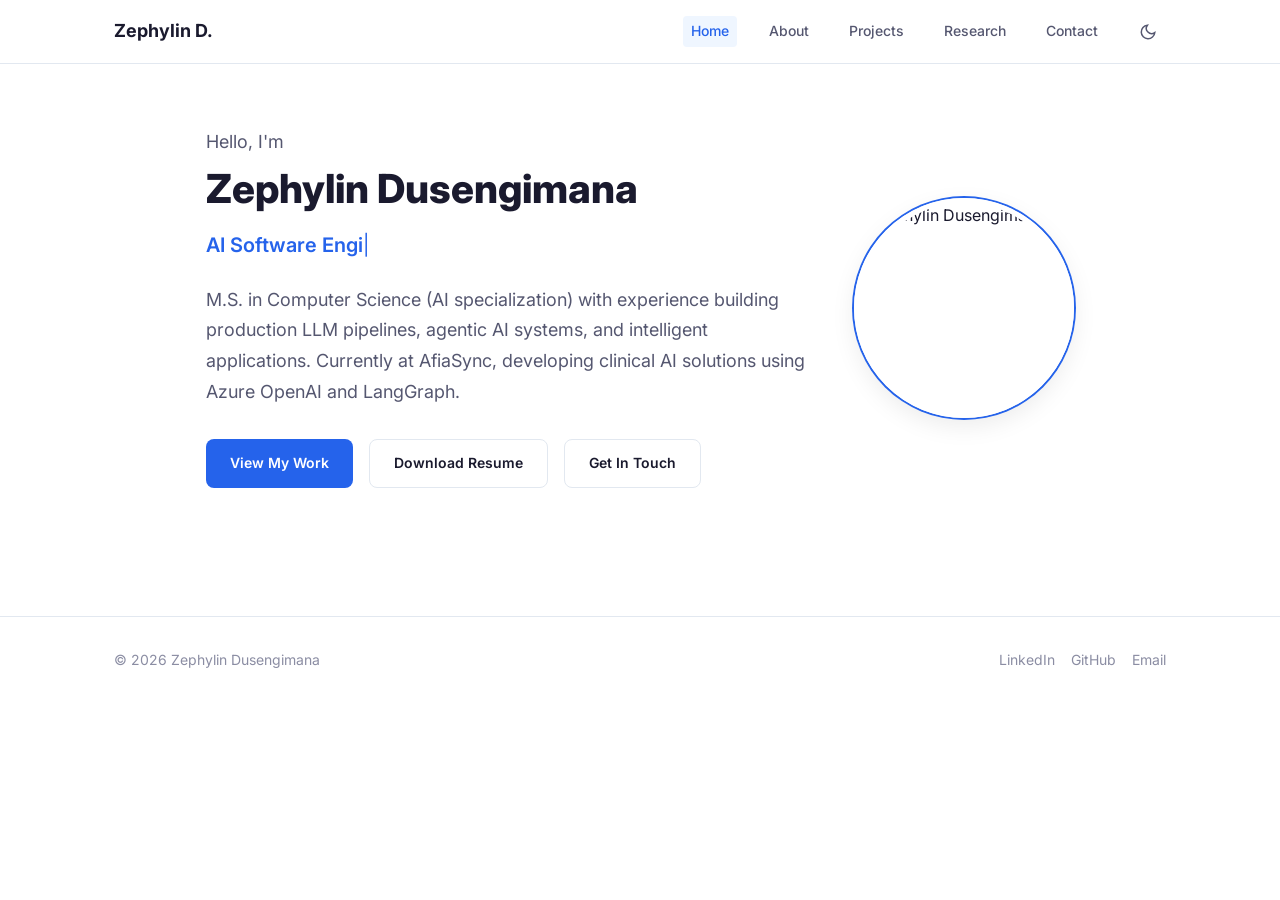
==== index.html @ 5d60e922 "Add typewriter effect for rotating role titles on hero section" ====
<!DOCTYPE html>
<html lang="en">
<head>
  <meta charset="UTF-8">
  <meta name="viewport" content="width=device-width, initial-scale=1.0">
  <title>Zephylin Dusengimana — AI Software Engineer</title>
  <meta name="description" content="Zephylin Dusengimana is an AI Software Engineer with an M.S. in Computer Science (AI specialization). Building production AI systems, LLM pipelines, and intelligent applications.">
  <meta name="author" content="Zephylin Dusengimana">

  <!-- Open Graph (for social media sharing previews) -->
  <meta property="og:title" content="Zephylin Dusengimana — AI Software Engineer">
  <meta property="og:description" content="AI Software Engineer with an M.S. in Computer Science from Oklahoma Christian University. Specializing in LLM systems, agentic AI, and production ML pipelines.">
  <meta property="og:type" content="website">
  <meta property="og:url" content="https://zephylindusengimana.com">

  <!-- Favicon -->
  <link rel="icon" href="./assets/images/logo.ico" type="image/x-icon">

  <!-- Google Fonts (Inter) -->
  <link rel="preconnect" href="https://fonts.googleapis.com">
  <link rel="preconnect" href="https://fonts.gstatic.com" crossorigin>
  <link href="https://fonts.googleapis.com/css2?family=Inter:wght@400;500;600;700;800&display=swap" rel="stylesheet">

  <!-- Our CSS -->
  <link rel="stylesheet" href="./assets/css/style.css">
</head>
<body>
  <!-- Navigation (injected by JavaScript) -->
  <div id="nav-placeholder"></div>

  <!-- Hero Section -->
  <section class="hero">
    <div class="container">
      <div class="hero-inner">
        <div class="hero-content">
          <p class="hero-greeting">Hello, I'm</p>
          <h1 class="hero-name">Zephylin Dusengimana</h1>
          <p class="hero-title"><span id="typed-role"></span><span class="typed-cursor">|</span></p>
          <p class="hero-description">
            M.S. in Computer Science (AI specialization) with experience building production 
            LLM pipelines, agentic AI systems, and intelligent applications. Currently at 
            AfiaSync, developing clinical AI solutions using Azure OpenAI and LangGraph.
          </p>
          <div class="hero-buttons">
            <a href="projects.html" class="btn btn-primary">View My Work</a>
            <a href="./assets/docs/Zephylin_Dusengimana_Resume.pdf" class="btn btn-outline" target="_blank" rel="noopener noreferrer">Download Resume</a>
            <a href="contact.html" class="btn btn-outline">Get In Touch</a>
          </div>
        </div>
        <div class="hero-image">
          <img src="./assets/images/my-avatar.JPG" alt="Zephylin Dusengimana" width="220" height="220">
        </div>
      </div>
    </div>
  </section>

  <!-- Footer (injected by JavaScript) -->
  <div id="footer-placeholder"></div>

  <!-- JavaScript -->
  <script src="./assets/js/main.js"></script>
  <script>
    // Tell main.js which page this is (for active nav highlighting)
    initPage('home');
  </script>
</body>
</html>
---- assets/css/style.css ----
/*
 * Portfolio Stylesheet — Zephylin Dusengimana
 * Clean, professional, minimal design
 * Light theme default with dark mode toggle
 *
 * HOW CSS WORKS (for learning):
 * - Each "rule" has a SELECTOR (what to style) and DECLARATIONS (how to style it)
 * - Example: .btn { color: blue; } means "elements with class 'btn' get blue text"
 * - Classes start with a dot (.), IDs start with # (we mostly use classes)
 * - CSS reads top-to-bottom; later rules override earlier ones if they target the same thing
 */

/* ============================================
   CSS VARIABLES (Custom Properties)
   ============================================
   Think of these as "named colors/sizes" you define once 
   and reuse throughout the file. If you want to change 
   the primary color, you change it in ONE place here.
   
   Usage: var(--color-primary) anywhere in the file
*/

:root {
  /* Colors — Light Theme (default) */
  --color-bg: #ffffff;
  --color-bg-alt: #f8f9fa;
  --color-bg-card: #ffffff;
  --color-text: #1a1a2e;
  --color-text-secondary: #555770;
  --color-text-muted: #8b8da3;
  --color-primary: #2563eb;
  --color-primary-hover: #1d4ed8;
  --color-border: #e2e8f0;
  --color-border-light: #f1f5f9;
  --color-shadow: rgba(0, 0, 0, 0.08);
  --color-tag-bg: #eff6ff;
  --color-tag-text: #1e40af;

  /* Typography — font families */
  --font-main: 'Inter', -apple-system, BlinkMacSystemFont, 'Segoe UI', sans-serif;
  --font-mono: 'JetBrains Mono', 'Fira Code', monospace;

  /* Font Sizes — rem = relative to root (16px by default) */
  --text-xs: 0.75rem;    /* 12px */
  --text-sm: 0.875rem;   /* 14px */
  --text-base: 1rem;     /* 16px */
  --text-lg: 1.125rem;   /* 18px */
  --text-xl: 1.25rem;    /* 20px */
  --text-2xl: 1.5rem;    /* 24px */
  --text-3xl: 2rem;      /* 32px */
  --text-4xl: 2.5rem;    /* 40px */

  /* Spacing — consistent gaps/padding */
  --space-xs: 0.25rem;
  --space-sm: 0.5rem;
  --space-md: 1rem;
  --space-lg: 1.5rem;
  --space-xl: 2rem;
  --space-2xl: 3rem;
  --space-3xl: 4rem;

  /* Border Radius (rounded corners) */
  --radius-sm: 4px;
  --radius-md: 8px;
  --radius-lg: 12px;
  --radius-full: 9999px;  /* Makes a circle if width=height */

  /* Transitions (speed of hover/color animations) */
  --transition: 0.2s ease;

  /* Layout constraints */
  --max-width: 1100px;
  --nav-height: 64px;
}

/* Dark Theme — activated when JavaScript adds data-theme="dark" to <html> */
[data-theme="dark"] {
  --color-bg: #0f172a;
  --color-bg-alt: #1e293b;
  --color-bg-card: #1e293b;
  --color-text: #f1f5f9;
  --color-text-secondary: #94a3b8;
  --color-text-muted: #64748b;
  --color-primary: #3b82f6;
  --color-primary-hover: #60a5fa;
  --color-border: #334155;
  --color-border-light: #1e293b;
  --color-shadow: rgba(0, 0, 0, 0.3);
  --color-tag-bg: #1e3a5f;
  --color-tag-text: #93c5fd;
}

/* ============================================
   RESET & BASE STYLES
   ============================================
   Browsers add their own default styles. We reset
   them so everything starts clean and predictable.
*/

*, *::before, *::after {
  margin: 0;
  padding: 0;
  box-sizing: border-box;
}

html {
  scroll-behavior: smooth;
}

body {
  font-family: var(--font-main);
  font-size: var(--text-base);
  line-height: 1.6;
  color: var(--color-text);
  background-color: var(--color-bg);
  transition: background-color var(--transition), color var(--transition);
  -webkit-font-smoothing: antialiased;
}

a {
  color: var(--color-primary);
  text-decoration: none;
  transition: color var(--transition);
}

a:hover {
  color: var(--color-primary-hover);
}

img {
  max-width: 100%;
  height: auto;
  display: block;
}

ul, ol {
  list-style: none;
}

button {
  cursor: pointer;
  border: none;
  background: none;
  font-family: inherit;
  font-size: inherit;
}

/* ============================================
   LAYOUT UTILITIES
   ============================================
   .container = centers content with a max width
   .section = adds vertical spacing between sections
*/

.container {
  max-width: var(--max-width);
  margin: 0 auto;            /* auto left/right margin = centered */
  padding: 0 var(--space-lg);
}

.section {
  padding: var(--space-3xl) 0;
}

/* Page background — gives cards contrast against the page */
.page-alt-bg {
  background: var(--color-bg-alt);
  min-height: calc(100vh - var(--nav-height));
}

.section-title {
  font-size: var(--text-3xl);
  font-weight: 700;
  margin-bottom: var(--space-xl);
  color: var(--color-text);
}

.section-subtitle {
  font-size: var(--text-lg);
  color: var(--color-text-secondary);
  margin-bottom: var(--space-2xl);
  max-width: 700px;
}

/* ============================================
   NAVIGATION BAR
   ============================================
   "position: fixed" means it stays at the top
   even when you scroll. Flexbox spaces items.
*/

.navbar {
  position: fixed;
  top: 0;
  left: 0;
  right: 0;
  height: var(--nav-height);
  background: var(--color-bg);
  border-bottom: 1px solid var(--color-border);
  z-index: 1000;
  transition: background-color var(--transition), border-color var(--transition);
}

.navbar .container {
  display: flex;            /* Flexbox: items in a row */
  align-items: center;     /* Vertically centered */
  justify-content: space-between;  /* Push items to edges */
  height: 100%;
}

.nav-brand {
  font-size: var(--text-lg);
  font-weight: 700;
  color: var(--color-text);
  text-decoration: none;
}

.nav-brand:hover {
  color: var(--color-primary);
}

.nav-links {
  display: flex;
  align-items: center;
  gap: var(--space-lg);    /* gap = space between flex items */
}

.nav-links a {
  font-size: var(--text-sm);
  font-weight: 500;
  color: var(--color-text-secondary);
  text-decoration: none;
  padding: var(--space-xs) var(--space-sm);
  border-radius: var(--radius-sm);
  transition: color var(--transition), background-color var(--transition);
}

.nav-links a:hover,
.nav-links a.active {
  color: var(--color-primary);
}

.nav-links a.active {
  background: var(--color-tag-bg);
}

/* Theme toggle button */
.theme-toggle {
  display: flex;
  align-items: center;
  justify-content: center;
  width: 36px;
  height: 36px;
  border-radius: var(--radius-full);
  color: var(--color-text-secondary);
  transition: background-color var(--transition), color var(--transition);
}

.theme-toggle:hover {
  background: var(--color-bg-alt);
  color: var(--color-primary);
}

/* Mobile menu button — hidden on desktop, shown on mobile */
.nav-mobile-btn {
  display: none;
  flex-direction: column;
  gap: 5px;
  padding: var(--space-sm);
}

.nav-mobile-btn span {
  display: block;
  width: 22px;
  height: 2px;
  background: var(--color-text);
  border-radius: 2px;
  transition: transform var(--transition), opacity var(--transition);
}

/* ============================================
   HERO SECTION (Home page)
   ============================================
*/

.hero {
  display: flex;
  align-items: center;
  padding-top: calc(var(--nav-height) + var(--space-3xl));
  padding-bottom: var(--space-3xl);
}

.hero-inner {
  display: flex;
  align-items: center;
  justify-content: space-between;
  gap: var(--space-2xl);
  width: 100%;
}

.hero-content {
  max-width: 600px;
  flex: 1;
}

.hero-image {
  flex-shrink: 0;
}

.hero-image img {
  width: 220px;
  height: 220px;
  border-radius: var(--radius-full);
  object-fit: cover;
  object-position: top center;
  border: 5px solid var(--color-bg);
  box-shadow: 0 0 0 2px var(--color-primary), 0 8px 24px var(--color-shadow);
}

.hero-greeting {
  font-size: var(--text-lg);
  color: var(--color-text-secondary);
  margin-bottom: var(--space-sm);
}

.hero-name {
  font-size: var(--text-4xl);
  font-weight: 800;
  line-height: 1.2;
  margin-bottom: var(--space-md);
}

.hero-title {
  font-size: var(--text-xl);
  color: var(--color-primary);
  font-weight: 600;
  margin-bottom: var(--space-lg);
  min-height: 1.6em;
}

.typed-cursor {
  animation: blink 0.7s step-end infinite;
  font-weight: 400;
}

@keyframes blink {
  50% { opacity: 0; }
}

.hero-description {
  font-size: var(--text-lg);
  color: var(--color-text-secondary);
  line-height: 1.7;
  margin-bottom: var(--space-xl);
}

.hero-buttons {
  display: flex;
  gap: var(--space-md);
  flex-wrap: wrap;
}

/* ============================================
   BUTTONS
   ============================================
*/

.btn {
  display: inline-flex;
  align-items: center;
  gap: var(--space-sm);
  padding: 0.75rem 1.5rem;
  font-size: var(--text-sm);
  font-weight: 600;
  border-radius: var(--radius-md);
  transition: all var(--transition);
  text-decoration: none;
}

.btn-primary {
  background: var(--color-primary);
  color: #ffffff;
}

.btn-primary:hover {
  background: var(--color-primary-hover);
  color: #ffffff;
  transform: translateY(-1px);
}

.btn-outline {
  border: 1.5px solid var(--color-border);
  color: var(--color-text);
  background: transparent;
}

.btn-outline:hover {
  border-color: var(--color-primary);
  color: var(--color-primary);
  transform: translateY(-1px);
}

/* ============================================
   ABOUT PAGE
   ============================================
*/

.about-intro {
  font-size: var(--text-lg);
  color: var(--color-text-secondary);
  line-height: 1.8;
  margin-bottom: var(--space-2xl);
  max-width: 800px;
}

/* Timeline (Education & Experience) */
.timeline {
  position: relative;
  padding-left: var(--space-xl);
}

.timeline::before {
  content: '';
  position: absolute;
  left: 0;
  top: 0;
  bottom: 0;
  width: 2px;
  background: var(--color-border);
}

.timeline-item {
  position: relative;
  padding-bottom: var(--space-2xl);
}

.timeline-item:last-child {
  padding-bottom: 0;
}

.timeline-item::before {
  content: '';
  position: absolute;
  left: calc(-1 * var(--space-xl) - 4px);
  top: 6px;
  width: 10px;
  height: 10px;
  border-radius: var(--radius-full);
  background: var(--color-primary);
  border: 2px solid var(--color-bg);
}

.timeline-date {
  font-size: var(--text-sm);
  color: var(--color-text-muted);
  margin-bottom: var(--space-xs);
}

.timeline-title {
  font-size: var(--text-xl);
  font-weight: 700;
  margin-bottom: var(--space-xs);
}

.timeline-company {
  font-size: var(--text-base);
  color: var(--color-primary);
  font-weight: 500;
  margin-bottom: var(--space-sm);
}

.timeline-description {
  color: var(--color-text-secondary);
  line-height: 1.7;
  margin-left: var(--space-md);   /* Indent the whole bullet block */
  margin-top: var(--space-sm);
}

.timeline-description li {
  margin-bottom: var(--space-sm);
  padding-left: var(--space-lg);  /* More space for the bullet marker */
  position: relative;
}

.timeline-description li::before {
  content: '•';
  position: absolute;
  left: var(--space-xs);
  color: var(--color-primary);
  font-weight: 700;
}

/* Skills Grid */
.skills-section {
  margin-top: var(--space-2xl);
}

.skills-grid {
  display: grid;
  grid-template-columns: repeat(auto-fit, minmax(250px, 1fr));
  gap: var(--space-lg);
}

.skill-category {
  background: var(--color-bg-card);
  border: 1px solid var(--color-border);
  border-radius: var(--radius-lg);
  padding: var(--space-lg);
  box-shadow: 0 2px 8px var(--color-shadow);
  transition: border-color var(--transition), box-shadow var(--transition);
}

.skill-category:hover {
  border-color: var(--color-primary);
  box-shadow: 0 4px 16px var(--color-shadow);
}

.skill-category h3 {
  font-size: var(--text-base);
  font-weight: 700;
  margin-bottom: var(--space-md);
  color: var(--color-text);
}

.skill-tags {
  display: flex;
  flex-wrap: wrap;
  gap: var(--space-sm);
}

.skill-tag {
  font-size: var(--text-xs);
  padding: 0.25rem 0.75rem;
  background: var(--color-tag-bg);
  color: var(--color-tag-text);
  border-radius: var(--radius-full);
  font-weight: 500;
}

/* Awards/Certifications */
.awards-grid {
  display: grid;
  grid-template-columns: repeat(auto-fit, minmax(300px, 1fr));
  gap: var(--space-lg);
}

.award-item {
  padding: var(--space-lg);
  border: 1px solid var(--color-border);
  border-radius: var(--radius-lg);
  background: var(--color-bg-card);
  box-shadow: 0 2px 8px var(--color-shadow);
  transition: border-color var(--transition), box-shadow var(--transition);
}

.award-item:hover {
  border-color: var(--color-primary);
  box-shadow: 0 4px 16px var(--color-shadow);
}

.award-item h4 {
  font-size: var(--text-base);
  font-weight: 600;
  margin-bottom: var(--space-xs);
}

.award-item .award-meta {
  font-size: var(--text-sm);
  color: var(--color-text-muted);
  margin-bottom: var(--space-sm);
}

.award-item p {
  font-size: var(--text-sm);
  color: var(--color-text-secondary);
}

/* ============================================
   PROJECTS PAGE
   ============================================
*/

.filter-buttons {
  display: flex;
  flex-wrap: wrap;
  gap: var(--space-sm);
  margin-bottom: var(--space-xl);
}

.filter-btn {
  padding: 0.5rem 1rem;
  font-size: var(--text-sm);
  font-weight: 500;
  color: var(--color-text-secondary);
  border: 1px solid var(--color-border);
  border-radius: var(--radius-full);
  background: transparent;
  transition: all var(--transition);
}

.filter-btn:hover,
.filter-btn.active {
  background: var(--color-primary);
  color: #ffffff;
  border-color: var(--color-primary);
}

.projects-grid {
  display: grid;
  grid-template-columns: repeat(auto-fill, minmax(340px, 1fr));
  gap: var(--space-lg);
}

.project-card {
  background: var(--color-bg-card);
  border: 1px solid var(--color-border);
  border-radius: var(--radius-lg);
  padding: var(--space-lg);
  box-shadow: 0 2px 8px var(--color-shadow);
  transition: border-color var(--transition), transform var(--transition), box-shadow var(--transition);
}

.project-card:hover {
  border-color: var(--color-primary);
  transform: translateY(-3px);
  box-shadow: 0 8px 24px var(--color-shadow);
}

/* Featured project gets a colored left accent border */
.project-card:has(.project-label) {
  border-left: 3px solid var(--color-primary);
}

.project-card h3 {
  font-size: var(--text-lg);
  font-weight: 700;
  margin-bottom: var(--space-sm);
}

.project-card .project-description {
  font-size: var(--text-sm);
  color: var(--color-text-secondary);
  line-height: 1.6;
  margin-bottom: var(--space-md);
}

.project-card .project-tags {
  display: flex;
  flex-wrap: wrap;
  gap: var(--space-xs);
  margin-bottom: var(--space-md);
}

.project-card .project-tag {
  font-size: var(--text-xs);
  padding: 0.2rem 0.6rem;
  background: var(--color-tag-bg);
  color: var(--color-tag-text);
  border-radius: var(--radius-sm);
  font-weight: 500;
}

.project-card .project-links {
  display: flex;
  gap: var(--space-md);
}

.project-card .project-links a {
  font-size: var(--text-sm);
  font-weight: 500;
  display: inline-flex;
  align-items: center;
  gap: var(--space-xs);
}

.project-label {
  font-size: var(--text-xs);
  font-weight: 600;
  text-transform: uppercase;
  letter-spacing: 0.05em;
  color: var(--color-primary);
  margin-bottom: var(--space-sm);
}

/* ============================================
   RESEARCH PAGE
   ============================================
*/

.research-intro {
  font-size: var(--text-lg);
  color: var(--color-text-secondary);
  line-height: 1.8;
  margin-bottom: var(--space-2xl);
  max-width: 800px;
}

.research-interests {
  display: flex;
  flex-wrap: wrap;
  gap: var(--space-sm);
  margin-bottom: var(--space-2xl);
}

.research-interest-tag {
  padding: 0.4rem 1rem;
  background: var(--color-tag-bg);
  color: var(--color-tag-text);
  border-radius: var(--radius-full);
  font-size: var(--text-sm);
  font-weight: 500;
}

.publication-item {
  padding: var(--space-lg);
  border: 1px solid var(--color-border);
  border-radius: var(--radius-lg);
  margin-bottom: var(--space-lg);
  background: var(--color-bg-card);
  box-shadow: 0 2px 8px var(--color-shadow);
}

.publication-item h3 {
  font-size: var(--text-lg);
  font-weight: 600;
  margin-bottom: var(--space-xs);
}

.publication-item .pub-authors {
  font-size: var(--text-sm);
  color: var(--color-text-secondary);
  margin-bottom: var(--space-xs);
}

.publication-item .pub-venue {
  font-size: var(--text-sm);
  color: var(--color-text-muted);
  font-style: italic;
  margin-bottom: var(--space-sm);
}

.publication-item .pub-status {
  display: inline-block;
  font-size: var(--text-xs);
  font-weight: 600;
  padding: 0.2rem 0.6rem;
  background: var(--color-tag-bg);
  color: var(--color-tag-text);
  border-radius: var(--radius-sm);
}

/* ============================================
   CONTACT PAGE
   ============================================
*/

.contact-grid {
  display: grid;
  grid-template-columns: 1fr 1fr;
  gap: var(--space-2xl);
  align-items: start;
}

.contact-info-list {
  display: flex;
  flex-direction: column;
  gap: var(--space-lg);
}

.contact-info-item {
  display: flex;
  align-items: center;
  gap: var(--space-md);
}

.contact-info-item .icon {
  width: 44px;
  height: 44px;
  display: flex;
  align-items: center;
  justify-content: center;
  background: var(--color-bg-alt);
  border-radius: var(--radius-md);
  color: var(--color-primary);
  font-size: var(--text-xl);
  flex-shrink: 0;
}

.contact-info-item .info h4 {
  font-size: var(--text-sm);
  font-weight: 600;
  margin-bottom: 2px;
}

.contact-info-item .info p,
.contact-info-item .info a {
  font-size: var(--text-sm);
  color: var(--color-text-secondary);
}

/* Contact Form */
.contact-form {
  display: flex;
  flex-direction: column;
  gap: var(--space-md);
}

.form-group {
  display: flex;
  flex-direction: column;
  gap: var(--space-xs);
}

.form-group label {
  font-size: var(--text-sm);
  font-weight: 600;
  color: var(--color-text);
}

.form-group input,
.form-group textarea {
  padding: 0.75rem 1rem;
  font-size: var(--text-base);
  font-family: var(--font-main);
  color: var(--color-text);
  background: var(--color-bg-alt);
  border: 1px solid var(--color-border);
  border-radius: var(--radius-md);
  transition: border-color var(--transition);
  outline: none;
}

.form-group input:focus,
.form-group textarea:focus {
  border-color: var(--color-primary);
}

.form-group textarea {
  min-height: 140px;
  resize: vertical;
}

/* Honeypot field — invisible to humans, catches spam bots */
.form-honeypot {
  position: absolute;
  left: -9999px;
  opacity: 0;
  height: 0;
  width: 0;
}

.form-status {
  font-size: var(--text-sm);
  padding: var(--space-sm) var(--space-md);
  border-radius: var(--radius-md);
  display: none;
}

.form-status.success {
  display: block;
  background: #ecfdf5;
  color: #065f46;
  border: 1px solid #a7f3d0;
}

.form-status.error {
  display: block;
  background: #fef2f2;
  color: #991b1b;
  border: 1px solid #fecaca;
}

[data-theme="dark"] .form-status.success {
  background: #064e3b;
  color: #a7f3d0;
  border-color: #065f46;
}

[data-theme="dark"] .form-status.error {
  background: #450a0a;
  color: #fecaca;
  border-color: #991b1b;
}

/* Social Links */
.social-links {
  display: flex;
  gap: var(--space-md);
  margin-top: var(--space-lg);
}

.social-links a {
  display: flex;
  align-items: center;
  justify-content: center;
  width: 40px;
  height: 40px;
  border-radius: var(--radius-full);
  border: 1px solid var(--color-border);
  color: var(--color-text-secondary);
  font-size: var(--text-xl);
  transition: all var(--transition);
}

.social-links a:hover {
  border-color: var(--color-primary);
  color: var(--color-primary);
  background: var(--color-tag-bg);
}

/* ============================================
   FOOTER
   ============================================
*/

.footer {
  padding: var(--space-xl) 0;
  border-top: 1px solid var(--color-border);
  margin-top: var(--space-3xl);
}

.footer .container {
  display: flex;
  justify-content: space-between;
  align-items: center;
}

.footer-text {
  font-size: var(--text-sm);
  color: var(--color-text-muted);
}

.footer-links {
  display: flex;
  gap: var(--space-md);
}

.footer-links a {
  font-size: var(--text-sm);
  color: var(--color-text-muted);
}

.footer-links a:hover {
  color: var(--color-primary);
}

/* ============================================
   RESPONSIVE DESIGN (Media Queries)
   ============================================
   @media = "only apply these styles IF the 
   screen width matches this condition"
   
   max-width: 768px = tablets and phones
   max-width: 480px = small phones
*/

@media (max-width: 768px) {
  :root {
    --text-4xl: 2rem;
    --text-3xl: 1.75rem;
  }

  .nav-mobile-btn {
    display: flex;
  }

  .nav-links {
    position: fixed;
    top: var(--nav-height);
    left: 0;
    right: 0;
    bottom: 0;
    background: var(--color-bg);
    flex-direction: column;
    align-items: center;
    justify-content: center;
    gap: var(--space-xl);
    transform: translateX(100%);
    transition: transform 0.3s ease;
    z-index: 999;
  }

  .nav-links.open {
    transform: translateX(0);
  }

  .nav-links a {
    font-size: var(--text-lg);
  }

  .contact-grid {
    grid-template-columns: 1fr;
  }

  .projects-grid {
    grid-template-columns: 1fr;
  }

  .footer .container {
    flex-direction: column;
    gap: var(--space-md);
    text-align: center;
  }

  .hero-buttons {
    flex-direction: column;
  }

  /* Stack hero text and image vertically on mobile */
  .hero-inner {
    flex-direction: column-reverse;
    text-align: center;
  }

  .hero-image img {
    width: 160px;
    height: 160px;
  }
}

@media (max-width: 480px) {
  .container {
    padding: 0 var(--space-md);
  }

  .skills-grid {
    grid-template-columns: 1fr;
  }

  .awards-grid {
    grid-template-columns: 1fr;
  }
}
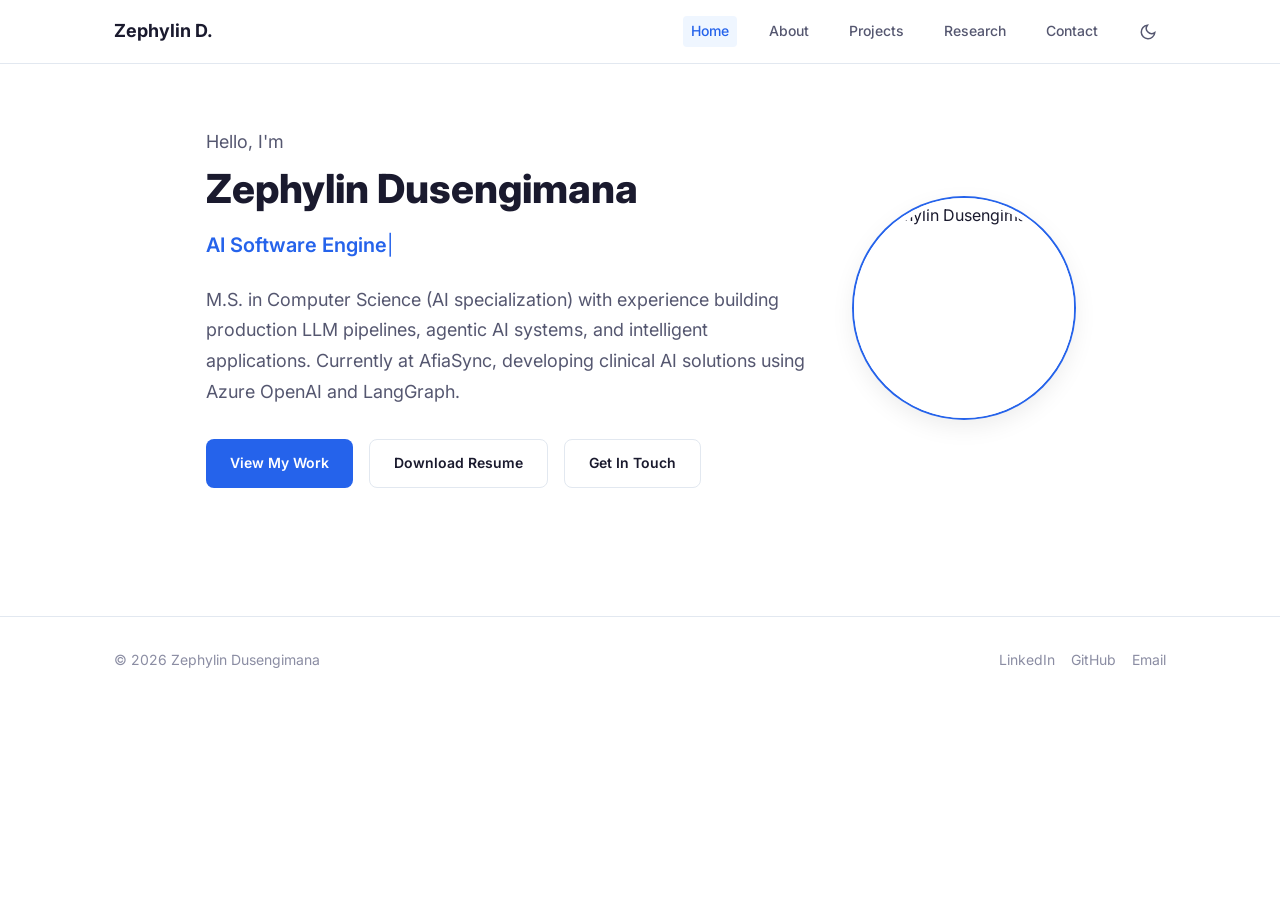
==== commit df312e38: "Fix SEO: use real github.io URL, add canonical + Person structured data" ====
--- a/index.html
+++ b/index.html
@@ -11,7 +11,32 @@
   <meta property="og:title" content="Zephylin Dusengimana — AI Software Engineer">
   <meta property="og:description" content="AI Software Engineer with an M.S. in Computer Science from Oklahoma Christian University. Specializing in LLM systems, agentic AI, and production ML pipelines.">
   <meta property="og:type" content="website">
-  <meta property="og:url" content="https://zephylindusengimana.com">
+  <meta property="og:url" content="https://zephylin.github.io/">
+  <meta property="og:image" content="https://zephylin.github.io/assets/images/my-avatar.JPG">
+
+  <!-- Canonical URL (tells Google the single official address for this page) -->
+  <link rel="canonical" href="https://zephylin.github.io/">
+
+  <!-- Structured data: helps Google connect the name "Zephylin Dusengimana" to this page -->
+  <script type="application/ld+json">
+  {
+    "@context": "https://schema.org",
+    "@type": "Person",
+    "name": "Zephylin Dusengimana",
+    "url": "https://zephylin.github.io/",
+    "image": "https://zephylin.github.io/assets/images/my-avatar.JPG",
+    "jobTitle": "AI Software Engineer",
+    "email": "mailto:dzephylin@gmail.com",
+    "alumniOf": {
+      "@type": "CollegeOrUniversity",
+      "name": "Oklahoma Christian University"
+    },
+    "sameAs": [
+      "https://www.linkedin.com/in/zephylin-d/",
+      "https://github.com/zephylin"
+    ]
+  }
+  </script>
 
   <!-- Favicon -->
   <link rel="icon" href="./assets/images/logo.ico" type="image/x-icon">
--- a/assets/css/style.css
+++ b/assets/css/style.css
@@ -695,6 +695,54 @@
   max-width: 800px;
 }
 
+/* Lead statement at the top of the research page */
+.research-profile-statement {
+  font-size: var(--text-lg);
+  color: var(--color-text-secondary);
+  line-height: 1.8;
+  max-width: 820px;
+  margin-bottom: var(--space-xl);
+}
+
+.research-profile-statement strong {
+  color: var(--color-text);
+}
+
+/* Research focus "pillar" cards */
+.research-pillars {
+  display: grid;
+  grid-template-columns: repeat(auto-fit, minmax(320px, 1fr));
+  gap: var(--space-lg);
+  margin-bottom: var(--space-2xl);
+}
+
+.research-pillar {
+  background: var(--color-bg-card);
+  border: 1px solid var(--color-border);
+  border-left: 3px solid var(--color-primary);
+  border-radius: var(--radius-lg);
+  padding: var(--space-lg);
+  box-shadow: 0 2px 8px var(--color-shadow);
+  transition: border-color var(--transition), transform var(--transition), box-shadow var(--transition);
+}
+
+.research-pillar:hover {
+  transform: translateY(-3px);
+  box-shadow: 0 8px 24px var(--color-shadow);
+}
+
+.research-pillar h3 {
+  font-size: var(--text-lg);
+  font-weight: 700;
+  margin-bottom: var(--space-sm);
+}
+
+.research-pillar p {
+  font-size: var(--text-sm);
+  color: var(--color-text-secondary);
+  line-height: 1.7;
+}
+
 .research-interests {
   display: flex;
   flex-wrap: wrap;
@@ -747,6 +795,77 @@
   background: var(--color-tag-bg);
   color: var(--color-tag-text);
   border-radius: var(--radius-sm);
+}
+
+/* Publication card — header row with status badge */
+.pub-header {
+  display: flex;
+  justify-content: space-between;
+  align-items: flex-start;
+  gap: var(--space-md);
+  margin-bottom: var(--space-xs);
+}
+
+.pub-header h3 {
+  margin-bottom: 0;
+}
+
+.pub-header .pub-status {
+  flex-shrink: 0;
+  white-space: nowrap;
+}
+
+.publication-item .pub-abstract {
+  font-size: var(--text-sm);
+  color: var(--color-text-secondary);
+  line-height: 1.7;
+  margin: var(--space-sm) 0 var(--space-md);
+}
+
+.pub-tags {
+  display: flex;
+  flex-wrap: wrap;
+  gap: var(--space-xs);
+  margin-bottom: var(--space-md);
+}
+
+.pub-tag {
+  font-size: var(--text-xs);
+  padding: 0.2rem 0.6rem;
+  background: var(--color-tag-bg);
+  color: var(--color-tag-text);
+  border-radius: var(--radius-sm);
+  font-weight: 500;
+}
+
+.pub-links {
+  display: flex;
+  gap: var(--space-md);
+}
+
+.pub-links a {
+  font-size: var(--text-sm);
+  font-weight: 500;
+  display: inline-flex;
+  align-items: center;
+  gap: var(--space-xs);
+}
+
+/* Status badge color variants */
+.pub-status--prep { background: #fef3c7; color: #92400e; }
+.pub-status--review { background: #dbeafe; color: #1e40af; }
+.pub-status--published { background: #dcfce7; color: #166534; }
+
+[data-theme="dark"] .pub-status--prep { background: #422006; color: #fcd34d; }
+[data-theme="dark"] .pub-status--review { background: #1e3a5f; color: #93c5fd; }
+[data-theme="dark"] .pub-status--published { background: #14532d; color: #86efac; }
+
+/* Academic links row */
+.research-links {
+  display: flex;
+  flex-wrap: wrap;
+  gap: var(--space-sm);
+  align-items: center;
 }
 
 /* ============================================
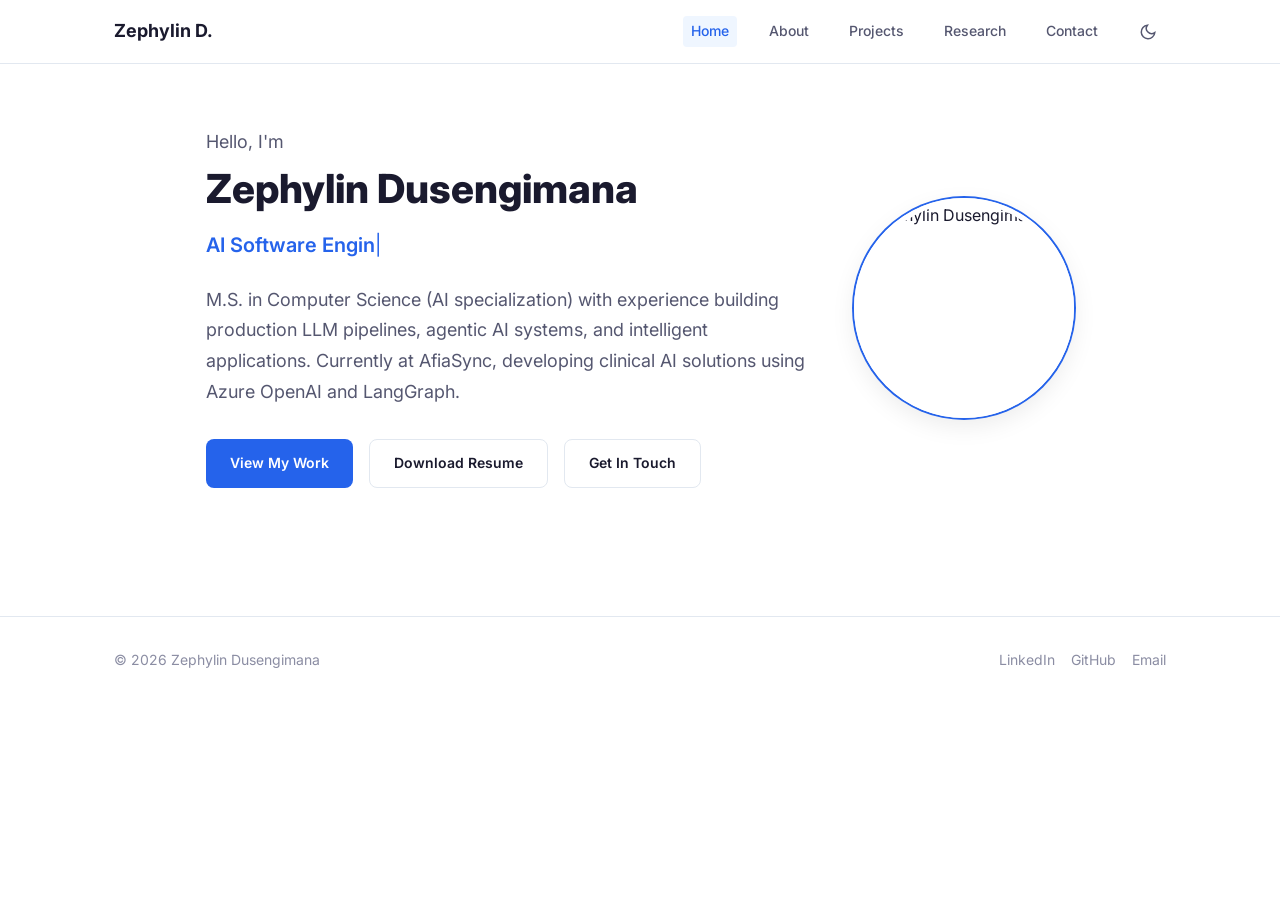
==== commit e93e89ee: "Add Google Search Console verification meta tag" ====
--- a/index.html
+++ b/index.html
@@ -3,6 +3,7 @@
 <head>
   <meta charset="UTF-8">
   <meta name="viewport" content="width=device-width, initial-scale=1.0">
+  <meta name="google-site-verification" content="LQlw-79uN91hPn6ntX-LjZYPh5JOxhONDCNGSh5zu0k" />
   <title>Zephylin Dusengimana — AI Software Engineer</title>
   <meta name="description" content="Zephylin Dusengimana is an AI Software Engineer with an M.S. in Computer Science (AI specialization). Building production AI systems, LLM pipelines, and intelligent applications.">
   <meta name="author" content="Zephylin Dusengimana">
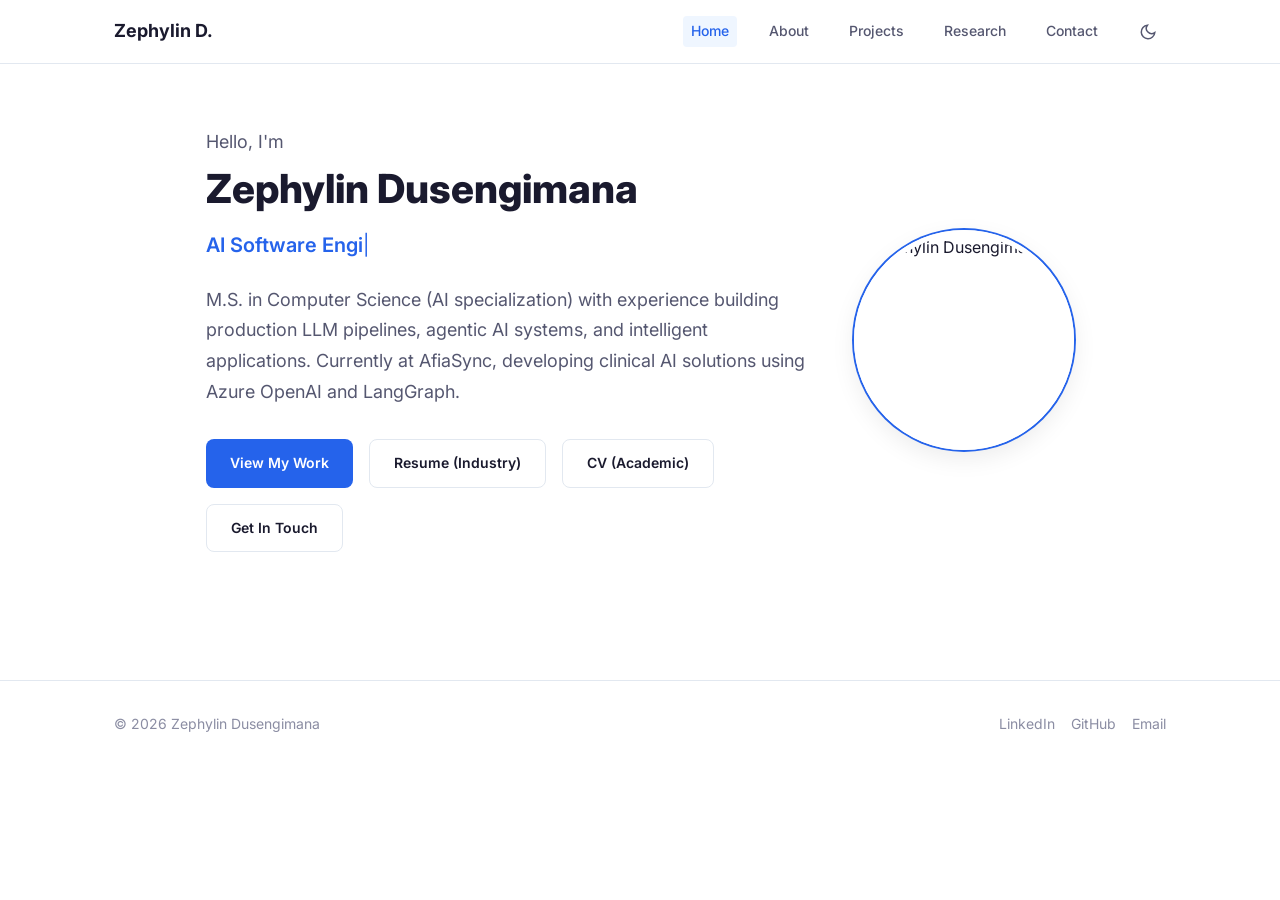
==== commit 403ca8c2: "Add Academic CV button to homepage; make CV links open in new tab" ====
--- a/index.html
+++ b/index.html
@@ -69,7 +69,8 @@
           </p>
           <div class="hero-buttons">
             <a href="projects.html" class="btn btn-primary">View My Work</a>
-            <a href="./assets/docs/Zephylin_Dusengimana_Resume.pdf" class="btn btn-outline" target="_blank" rel="noopener noreferrer">Download Resume</a>
+            <a href="./assets/docs/Zephylin_Dusengimana_Resume.pdf" class="btn btn-outline" target="_blank" rel="noopener noreferrer">Resume (Industry)</a>
+            <a href="./assets/docs/Zephylin_Dusengimana_CV.pdf" class="btn btn-outline" target="_blank" rel="noopener noreferrer">CV (Academic)</a>
             <a href="contact.html" class="btn btn-outline">Get In Touch</a>
           </div>
         </div>
